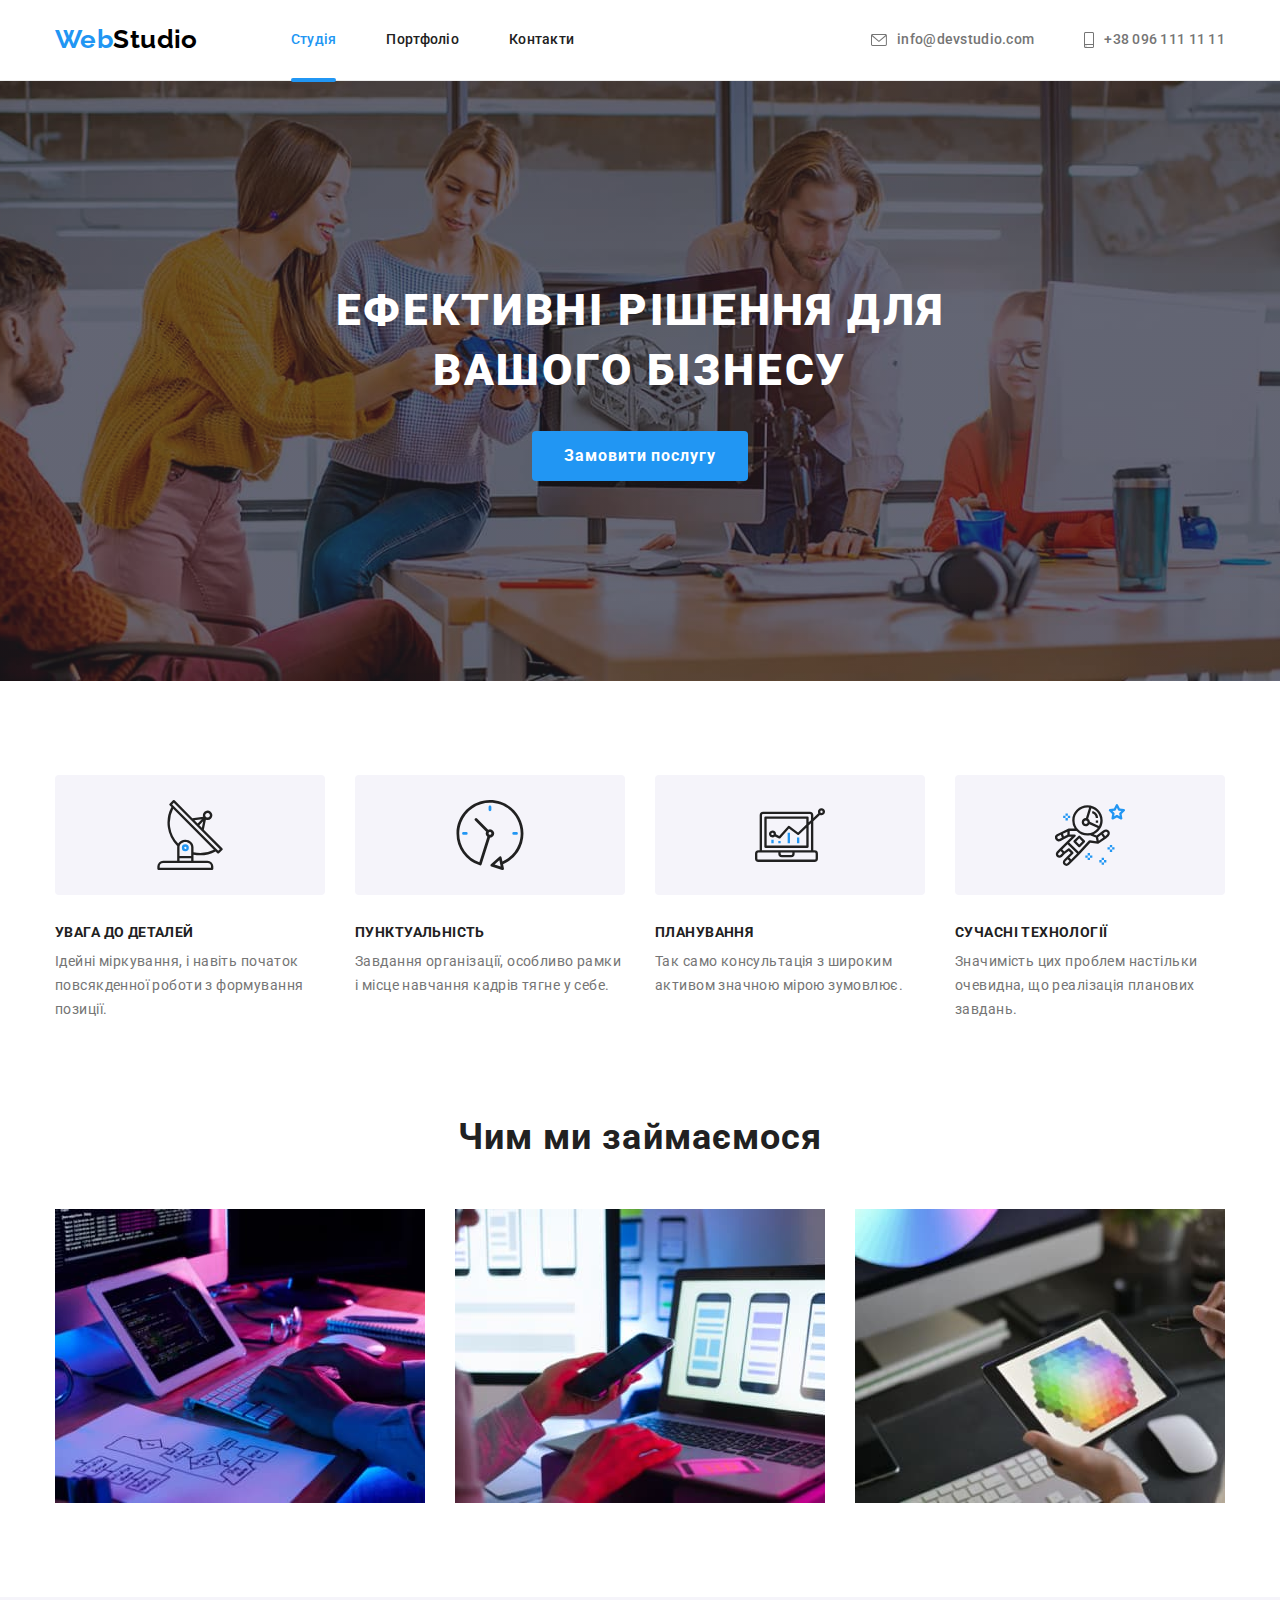
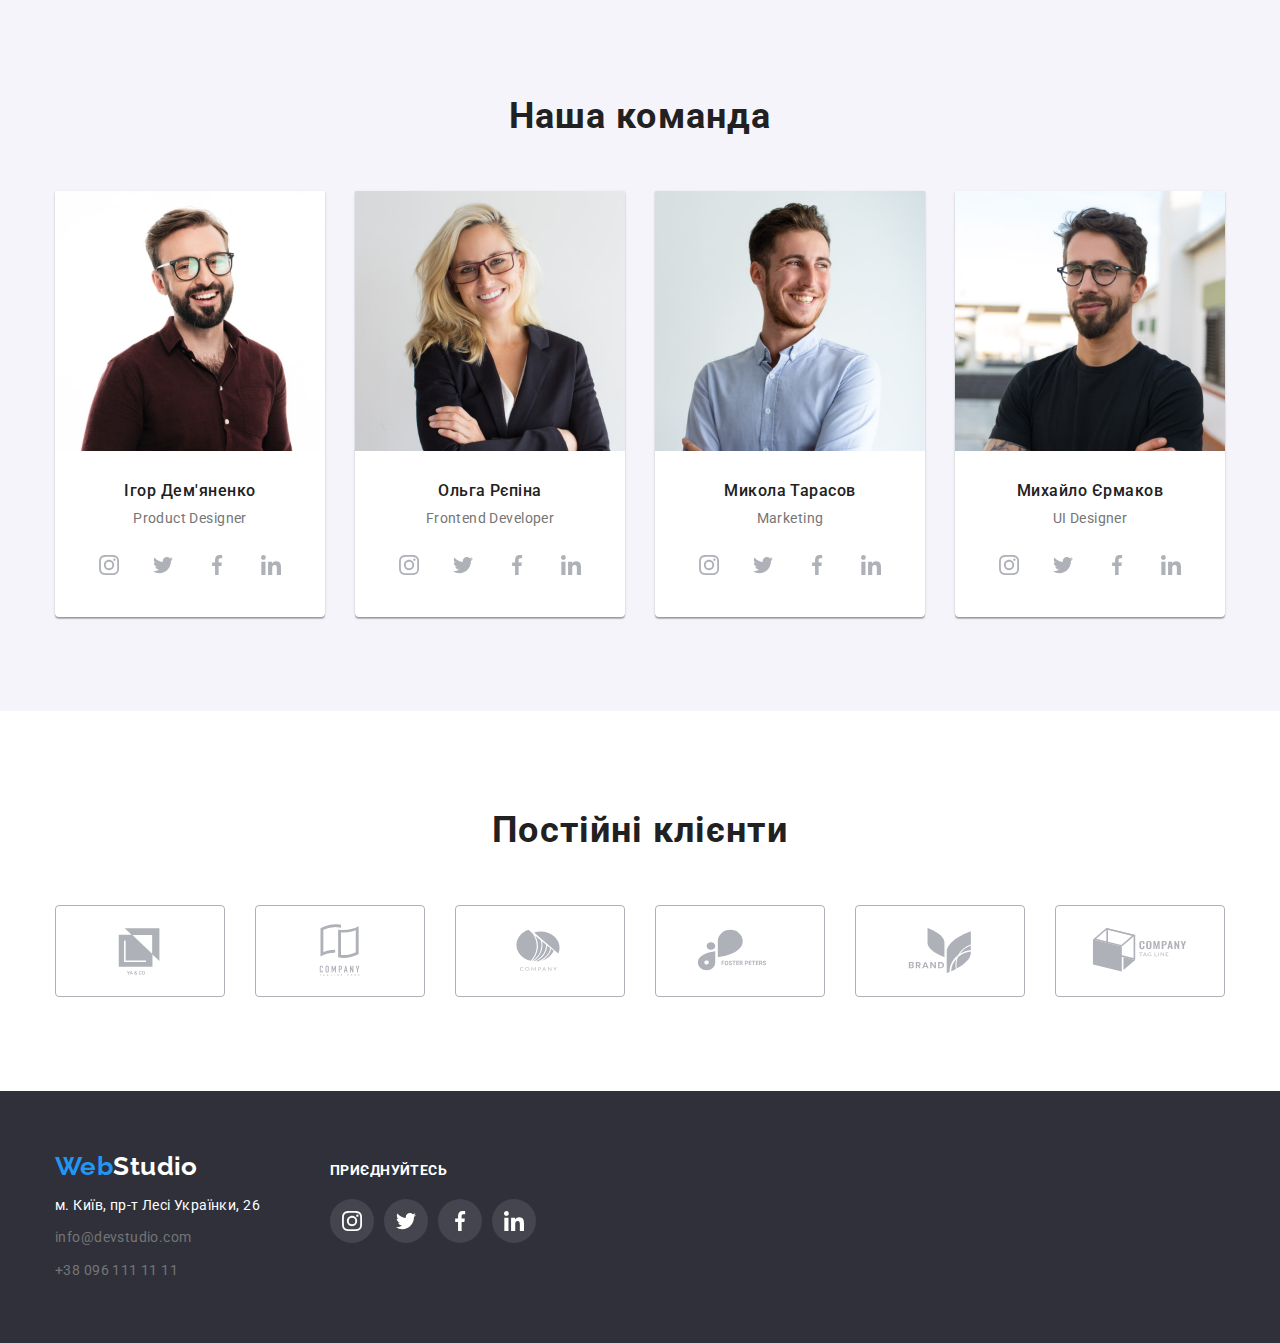
==== index.html @ fb565339 "18-10-2022" ====
<!DOCTYPE html>
<html lang="uk">
  <head>
    <meta charset="UTF-8" />
    <meta http-equiv="X-UA-Compatible" content="IE=edge" />
    <meta name="viewport" content="width=device-width, initial-scale=1.0" />
    <title>WebStudio</title>
    <link rel="preconnect" href="https://fonts.googleapis.com" />
    <link rel="preconnect" href="https://fonts.gstatic.com" crossorigin />
    <link
      href="https://fonts.googleapis.com/css2?family=Raleway:wght@700&family=Roboto:wght@400;500;700;900&display=swap"
      rel="stylesheet"
    />
    <link
      rel="stylesheet"
      href="https://cdnjs.cloudflare.com/ajax/libs/modern-normalize/1.1.0/modern-normalize.min.css"
    />
    <link rel="stylesheet" href="./css/styles.css" />
  </head>
  <body>
    <header class="page-header">
      <div class="container navigation-container">
          <nav class="navigation">
            <a href="./index.html" class="logo-link"
              >Web<span class="logo">Studio</span></a
            >
            <ul class="header-nav">
              <li>
                <a href="./index.html" class="header-list list-current"
                  >Студія</a>
              </li>
              <li>
                <a href="./portfolio.html" class="header-list">Портфоліо</a>
              </li>
              <li>
                <a href="" class="header-list">Контакти</a>
              </li>
            </ul>
          </nav>
          <ul class="header-contact">
            <li>
              <a href="" class="header-link">
                <svg class="header-link-icon" width="16" height="12">
                <use href="./images/symbol-defs.svg#icon-envelope"></use>
              </svg>info@devstudio.com</a>
            </li>
            <li>
              <a href="" class="header-link">
                <svg class="header-link-icon" width="10" height="16">
                  <use href="./images/symbol-defs.svg#icon-smartphone"></use>
                </svg>+38 096 111 11 11</a>
            </li>
          </ul>
        </div>
    </header>
    <main>
      <!-- Hero -->
      <section class="hero">
        <div class="container">
          <h1 class="hero-title">Ефективні рішення для вашого бізнесу</h1>
          <button class="button-hero" type="button">Замовити послугу</button>
        </div>
      </section>

      <!-- Features -->
      <section class="section-features">
        <div class="container">
          <h2 class="visually-hidden">Розробка</h2>
          <ul class="features-list">
            <li>
              <div class="features-box">
                <svg class="features-box-icon" width="70" height="70">
                  <use href="./images/symbol-defs.svg#icon-antenna"></use>
                </svg>
              </div>
              <h3 class="title">Увага до деталей</h3>
              <p class="title-text">
                Ідейні міркування, і навіть початок повсякденної роботи з
                формування позиції.
              </p>
            </li>
            <li>
              <div class="features-box">
                <svg class="features-box-icon" width="70" height="70">
                  <use href="./images/symbol-defs.svg#icon-clock"></use>
                </svg>
              </div>
              <h3 class="title">Пунктуальність</h3>
              <p class="title-text">
                Завдання організації, особливо рамки і місце навчання кадрів
                тягне у себе.
              </p>
            </li>
            <li>
              <div class="features-box">
                <svg class="features-box-icon" width="70" height="70">
                  <use href="./images/symbol-defs.svg#icon-diagram"></use>
                </svg>
              </div>
              <h3 class="title">Планування</h3>
              <p class="title-text">
                Так само консультація з широким активом значною мірою зумовлює.
              </p>
            </li>
            <li>
              <div class="features-box">
                <svg class="features-box-icon" width="70" height="70">
                  <use href="./images/symbol-defs.svg#icon-astronaut"></use>
                </svg>
              </div>
              <h3 class="title">Сучасні технології</h3>
              <p class="title-text">
                Значимість цих проблем настільки очевидна, що реалізація
                планових завдань.
              </p>
            </li>
          </ul>
        </div>
      </section>
      <section class="section">
        <div class="container">
          <h3 class="title-primary">Чим ми займаємося</h3>
          <ul class="features-images">
            <li>
              <img
                src="./images/box1.jpg"
                alt="набирання коду на клавіатурі"
                width="400"
              />
            </li>
            <li>
              <img
                src="./images/box2.jpg"
                alt="розробка мобільних додатків"
                width="400"
              />
            </li>
            <li>
              <img
                src="./images/box3.jpg"
                alt="малювання на планшеті"
                width="400"
              />
            </li>
          </ul>
        </div>
      </section>

      <!-- Team -->
      <section class="section-team">
        <div class="container">
          <h2 class="team-title">Наша команда</h2>
          <ul class="team-list">
            <li class="card">
              <img
                src="./images/img1.jpg"
                alt="фото Ігора Дем'яненка"
                width="270"
              />
              <div class="container-card">
                <h3 class="title">Ігор Дем'яненко</h3>
                <p class="text">Product Designer</p>
                  <ul class="social-list">
                    <li><a href="" class="social-link">
                      <svg width="20" height="20">
                        <use href="./images/symbol-defs.svg#icon-instagram"></use>
                      </svg>
                    </a></li>
                    <li><a href="" class="social-link">
                      <svg width="20" height="20">
                        <use href="./images/symbol-defs.svg#icon-twitter-1"></use>
                      </svg>
                    </a></li>
                    <li><a href="" class="social-link">
                      <svg width="20" height="20">
                        <use href="./images/symbol-defs.svg#icon-facebook"></use>
                      </svg>
                    </a></li>
                    <li><a href="" class="social-link">
                      <svg width="20" height="20">
                        <use href="./images/symbol-defs.svg#icon-linkedin"></use>
                      </svg>
                    </a></li>
                  </ul>
              </div>
            </li>
            <li class="card">
              <img
                src="./images/img2.jpg"
                alt="фото Ольги Рєпіної"
                width="270"
              />
              <div class="container-card">
                <h3 class="title">Ольга Рєпіна</h3>
                <p class="text">Frontend Developer</p>
                  <ul class="social-list">
                    <li><a href="" class="social-link">
                        <svg width="20" height="20">
                          <use href="./images/symbol-defs.svg#icon-instagram"></use>
                        </svg>
                      </a></li>
                    <li><a href="" class="social-link">
                        <svg width="20" height="20">
                          <use href="./images/symbol-defs.svg#icon-twitter-1"></use>
                        </svg>
                      </a></li>
                    <li><a href="" class="social-link">
                        <svg width="20" height="20">
                          <use href="./images/symbol-defs.svg#icon-facebook"></use>
                        </svg>
                      </a></li>
                    <li><a href="" class="social-link">
                        <svg width="20" height="20">
                          <use href="./images/symbol-defs.svg#icon-linkedin"></use>
                        </svg>
                      </a></li>
                  </ul>
              </div>
            </li>
            <li class="card">
              <img
                src="./images/img3.jpg"
                alt="фото Миколи Тарасова"
                width="270"
              />
              <div class="container-card">
                <h3 class="title">Микола Тарасов</h3>
                <p class="text">Marketing</p>
                  <ul class="social-list">
                    <li><a href="" class="social-link">
                        <svg width="20" height="20">
                          <use href="./images/symbol-defs.svg#icon-instagram"></use>
                        </svg>
                      </a></li>
                    <li><a href="" class="social-link">
                        <svg width="20" height="20">
                          <use href="./images/symbol-defs.svg#icon-twitter-1"></use>
                        </svg>
                      </a></li>
                    <li><a href="" class="social-link">
                        <svg width="20" height="20">
                          <use href="./images/symbol-defs.svg#icon-facebook"></use>
                        </svg>
                      </a></li>
                    <li><a href="" class="social-link">
                        <svg width="20" height="20">
                          <use href="./images/symbol-defs.svg#icon-linkedin"></use>
                        </svg>
                      </a></li>
                  </ul>
              </div>
            </li>
            <li class="card">
              <img
                src="./images/img4.jpg"
                alt="фото Михайла Єрмакова"
                width="270"
              />
              <div class="container-card">
                <h3 class="title">Михайло Єрмаков</h3>
                <p class="text">UI Designer</p>
                  <ul class="social-list">
                    <li><a href="" class="social-link">
                        <svg width="20" height="20">
                          <use href="./images/symbol-defs.svg#icon-instagram"></use>
                        </svg>
                      </a></li>
                    <li><a href="" class="social-link">
                        <svg width="20" height="20">
                          <use href="./images/symbol-defs.svg#icon-twitter-1"></use>
                        </svg>
                      </a></li>
                    <li><a href="" class="social-link">
                        <svg width="20" height="20">
                          <use href="./images/symbol-defs.svg#icon-facebook"></use>
                        </svg>
                      </a></li>
                    <li><a href="" class="social-link">
                        <svg width="20" height="20">
                          <use href="./images/symbol-defs.svg#icon-linkedin"></use>
                        </svg>
                      </a></li>
                  </ul>
              </div>
            </li>
          </ul>
        </div>
      </section>

      <!-- Clients -->
      <section class="section">
        <div class="container">
          <h2 class="clients-title">
            Постійні клієнти
          </h2>
            <ul class="clients-list">
              <li><a href="" class="client-link">
                <svg width="106" height="60">
                  <use href="./images/symbol-defs.svg#icon-Client1"></use>
                </svg>
              </a></li>
              <li><a href="" class="client-link">
                <svg width="106" height="60">
                  <use href="./images/symbol-defs.svg#icon-Client2"></use>
                </svg>
              </a></li>
              <li><a href="" class="client-link">
                <svg width="106" height="60">
                  <use href="./images/symbol-defs.svg#icon-Client3"></use>
                </svg>
              </a></li>
              <li><a href="" class="client-link">
                <svg width="106" height="60">
                  <use href="./images/symbol-defs.svg#icon-Client4"></use>
                </svg>
              </a></li>
              <li><a href="" class="client-link">
                <svg width="106" height="60">
                  <use href="./images/symbol-defs.svg#icon-Client5"></use>
                </svg>
              </a></li>
              <li><a href="" class="client-link">
                <svg width="106" height="60">
                  <use href="./images/symbol-defs.svg#icon-Client6"></use>
                </svg>
              </a></li>
            </ul>
        </div>
      </section>
    </main>
    <footer class="section-footer">
      <div class="container">
        <div class="footer-all">
          <div class="footer-box-one">
        <a href="./index.html" class="logo-link-footer"
          >Web<span class="logo-footer">Studio</span></a
        >
        <address>
          <ul class="footer-nav">
            <li class="footer-list">
              <a
                href="https://goo.gl/maps/CPtrU1FHBa2aNyZL9"
                target="_blank"
                rel="noopener noreferrer nofollow"
                class="footer-adress"
                >м. Київ, пр-т Лесі Українки, 26</a
              >
            </li>
            <li  class="footer-list">
              <a href="mailto:info@devstudio.com" class="footer-mail"
                >info@devstudio.com</a
              >
            </li>
            <li class="footer-list">
              <a href="tel:380961111111" class="footer-tel"
                >+38 096 111 11 11</a
              >
            </li>
          </ul>
        </address>
        </div>
        <div class="social-footer">
          <p class="social-footer-title">Приєднуйтесь</p>
          <ul class="social-list-footer">
            <li><a href="" class="social-link-footer">
              <svg width="20" height="20">
                <use href="./images/symbol-defs.svg#icon-instagram"></use>
              </svg>
            </a></li>
            <li><a href="" class="social-link-footer">
              <svg width="20" height="20">
                <use href="./images/symbol-defs.svg#icon-twitter-1"></use>
              </svg>
            </a></li>
            <li><a href="" class="social-link-footer">
              <svg width="20" height="20">
                <use href="./images/symbol-defs.svg#icon-facebook"></use>
              </svg>
            </a></li>
            <li><a href="" class="social-link-footer">
              <svg width="20" height="20">
                <use href="./images/symbol-defs.svg#icon-linkedin"></use>
              </svg>
            </a></li>
          </ul>
        </div>
      </div>
      </div>
    </footer>
  </body>
</html>
---- css/styles.css ----
/* колір заголовіків #212121 */
/* колір параграфів #757575 */
/* акцент #2196f3 */
/* білий колір #ffffff */
/* колір фона основний #f5f5f5 */
/* колір фона додатковий #2f303a */
/* колір фона додатковий #f5f4fa */

:root {
  --card-set-gap: 30px;
  --primary-text-color: #212121;
  --text-color: #757575;
  --accent-color: #2196f3;
  --white-color: #ffffff;
  --primary-background-color: #f5f5f5;
  --secondary-background-color: #2f303a;
  --third-background-color: #f5f4fa;
  --background-portfolio: #eeeeee;
  --icon-color: rgba(175, 177, 184, 1);
  --timing-function: 250ms cubic-bezier(0.4, 0, 0.2, 1)
}

.visually-hidden {
  position: absolute;
  white-space: nowrap;
  width: 1px;
  height: 1px;
  overflow: hidden;
  border: 0;
  padding: 0;
  clip: rect(0 0 0 0);
  clip-path: inset(50%);
  margin: -1px;
}

ul {
  margin: 0;
  padding: 0;
}

h1,
h2,
h3,
h4,
h5,
h6,
p {
  margin: 0;
  padding: 0;
}

img {
  display: block;
  max-width: 100%;
  height: auto;
}

.container {
  width: 100%;
  max-width: 1200px;
  margin: 0 auto;
  padding: 0 15px;
}

.section,
.section-team {
  padding: 94px 0;
}

body {
  font-family: "Roboto", sans-serif;
  font-weight: 400;
  font-size: 14px;
  line-height: 1.7;
  letter-spacing: 0.03em;
  background-color: var(--white-color);
  color: var(--text-color);
}

.logo-link {
  text-decoration: none;
  font-family: "Raleway";
  font-style: normal;
  font-weight: 700;
  font-size: 26px;
  line-height: 1.2;
  color: var(--accent-color);
}

.logo {
  font-family: "Raleway";
  font-style: normal;
  font-weight: 700;
  font-size: 26px;
  line-height: 1.2;
  color: #000000;
}

.logo-footer {
  font-family: "Raleway";
  font-style: normal;
  font-weight: 700;
  font-size: 26px;
  line-height: 1.2;
  color: var(--white-color);
}

.logo-link-footer {
  display: block;
  margin-bottom: 11px;
  text-decoration: none;
  font-family: "Raleway";
  font-style: normal;
  font-weight: 700;
  font-size: 26px;
  line-height: 1.2;
  text-decoration: none;
  color: var(--accent-color);
}

/* Hero */

.hero {
  padding: 200px 0;
  background-image: linear-gradient(
      rgba(47, 48, 58, 0.4),
      rgba(47, 48, 58, 0.4)
    ),
    url(../images/hero.jpg);
  background-repeat: no-repeat;
  background-position: center;
  background-size: 1600px 600px;
}

.hero-title {
  margin: 0 auto 30px auto;
  max-width: 696px;
  color: var(--white-color);
  font-weight: 900;
  font-size: 44px;
  line-height: 1.36;
  text-align: center;
  letter-spacing: 0.06em;
  text-transform: uppercase;
}

/* HEADER */

.page-header {
  border-bottom: 1px solid #ececec;
}

.navigation-container {
  display: flex;
}

.navigation {
  display: flex;
  align-items: center;
}

.header-nav {
  display: flex;
  gap: 50px;
  margin-left: 93px;
  list-style: none;
}

.header-contact {
  display: flex;
  align-items: center;
  gap: 50px;
  margin-left: auto;
  list-style: none;
}

.header-list {
  position: relative;
  display: block;
  padding: 32px 0;
  color: var(--primary-text-color);
  text-decoration: none;
  font-weight: 500;
  font-size: 14px;
  line-height: 1.14;
  letter-spacing: 0.02em;

  transition: color var(--timing-function);
}

.header-link {
  display: flex;
  align-items: center;
  fill: var(--text-color);
  padding: 32px 0;
  color: var(--text-color);
  font-weight: 500;
  font-size: 14px;
  line-height: 1.1;
  letter-spacing: 0.02em;
  text-decoration: none;

  transition: color var(--timing-function);
}

.header-link:hover,
.header-link:focus {
  color: var(--accent-color);
  fill: var(--accent-color);
}

.header-link-icon {
  margin-right: 10px;
}

.header-list:hover,
.header-list:focus {
  color: var(--accent-color);
}

.list-current {
  color: var(--accent-color);
}

.list-current::after {
  display: block;
  content: '';
  position: absolute;
  left: 0;
  bottom: -2px;
  width: 100%;
  height: 4px;
  background-color: var(--accent-color);
  border-radius: 2px;
}

/* Features */

.section-features {
  padding-bottom: 0;
  padding-top: 94px;
}

.features-box {
  display: flex;
  gap: 30px;
  justify-content: center;
  align-items: center;
  margin-bottom: 30px;
    border-radius: 4px;
    width: 270px;
    height: 120px;
    background-color: var(--third-background-color);
}


 .features-box-icon {
}

.features-list {
  display: flex;
  gap: 30px;
}

.title-text {
  max-width: 270px;
}

.title-primary {
  margin-bottom: 50px;
  color: var(--primary-text-color);
  font-weight: 700;
  font-size: 36px;
  line-height: 1.2;
  text-align: center;
  letter-spacing: 0.03em;
}

.features-images {
  display: flex;
  gap: 30px;
}

.features-images,
.features-list {
  list-style: none;
}

.features-list .title {
  margin-bottom: 10px;
  max-width: 270px;
  color: var(--primary-text-color);
  font-weight: 700;
  font-size: 14px;
  line-height: 1.1;
  letter-spacing: 0.03em;
  text-transform: uppercase;
}

/* Team */

.card {
  width: 270px;
  background-color: var(--white-color);
  box-shadow: 0px 1px 3px rgba(0, 0, 0, 0.12), 0px 1px 1px rgba(0, 0, 0, 0.14),
    0px 2px 1px rgba(0, 0, 0, 0.2);
  border-radius: 0px 0px 4px 4px;
}

.container-card {
  padding: 30px 0;
  text-align: center;
}

.team-list {
  display: flex;
  gap: 30px;
}

.team-title {
  color: var(--primary-text-color);
  font-weight: 700;
  font-size: 36px;
  line-height: 1.4;
  text-align: center;
  letter-spacing: 0.03em;
  margin-bottom: 50px;
}

.section-team {
  background-color: var(--third-background-color);
}

.team-list .title {
  margin-bottom: 10px;
  color: var(--primary-text-color);
  font-weight: 500;
  font-size: 16px;
  line-height: 1.2;
  letter-spacing: 0.03em;
}

.team-list .text {
  padding-bottom: 16px;
  line-height: 1.2;
}

.social-list {
  display: flex;
  justify-content: center;
  gap: 10px;
  list-style: none;
}

.social-link {
  display: flex;
  align-items: center;
  justify-content: center;
  border-radius: 50%;
  width: 44px;
  height: 44px;
  background-color: var(--white-color);
  fill: var(--icon-color);

  transition: background-color var(--timing-function), 
  fill var(--timing-function);
}

.social-link:hover,
.social-link:focus {
  background-color: var(--accent-color);
  fill: var(--white-color);
}

.team-list {
  list-style: none;
}

/* Clients */

.clients-title {
  color: var(--primary-text-color);
  font-weight: 700;
  font-size: 36px;
  line-height: 1.4;
  text-align: center;
  letter-spacing: 0.03em;
  margin-bottom: 50px;
}

.clients-list {
  display: flex;
  justify-content: center;
  gap: 30px;
  list-style: none;
}

.client-link {
  display: flex;
  align-items: center;
  justify-content: center;
  border-radius: 4px;
  border: 1px solid #afb1b8;
  width: 170px;
  height: 92px;
  background-color: var(--white-color);
  fill: var(--icon-color);

  transition: border-color var(--timing-function),
  fill var(--timing-function);
}

.client-link:hover,
.client-link:focus {
  border-color: var(--accent-color);
  fill: var(--accent-color);
}

/* Footer */

.footer-list:not(:last-child) {
  margin-bottom: 9px;
}

.footer-all {
  display: flex;
  align-items: baseline;
}

.section-footer {
  background-color: var(--secondary-background-color);
  padding: 60px 0;
}

.footer-nav {
  list-style: none;
  font-style: normal;
}

.footer-adress {
  color: var(--white-color);
  text-decoration: none;

  transition: color var(--timing-function);
}

.footer-adress:hover,
.footer-adrees:focus {
  color: var(--accent-color);
}

.footer-mail,
.footer-tel {
  color: var(--text-color);
  text-decoration: none;

  transition: color var(--timing-function);
}

.footer-tel:hover,
.footer-tel:focus {
  color: var(--accent-color);
}

.footer-mail:hover,
.footer-mail:focus {
  color: var(--accent-color);
}

.social-footer {
  margin-left: 70px;
}

.social-footer-title {
  font-style: normal;
  font-weight: 700;
  font-size: 14px;
  line-height: 1.1;
  letter-spacing: 0.03em;
  text-transform: uppercase;
  color: var(--white-color);
  margin-bottom: 20px;
}

.social-list-footer {
  display: flex;
  justify-content: center;
  gap: 10px;
  list-style: none;
}

.social-link-footer {
  display: flex;
  align-items: center;
  justify-content: center;
  border-radius: 50%;
  width: 44px;
  height: 44px;
  background-color: rgba(255, 255, 255, 0.1);
  fill: var(--white-color);

  transition: background-color var(--timing-function),
      fill var(--timing-function);
}

.social-link-footer:hover,
.social-link-footer:focus {
  background-color: var(--accent-color);
  fill: var(--white-color);
}

/* Button */

.button-hero {
  padding: 10px 32px;
  margin: 0 auto;
  border-radius: 4px;
  padding: 10px 32px;
  min-width: 216px;
  color: var(--white-color);
  background-color: var(--accent-color);
  font-family: "Roboto", sans-serif;
  border: none;
  font-weight: 700;
  font-size: 16px;
  line-height: 1.88;
  display: flex;
  align-items: center;
  text-align: center;
  letter-spacing: 0.06em;

  transition: background-color var(--timing-function);
}

.button-hero:hover,
.button-hero:focus {
  color: var(--white-color);
  background-color: #188ce8;
  cursor: pointer;
}

.button-nav {
  display: flex;
  gap: 8px;
  justify-content: center;
  margin-bottom: 50px;
  list-style: none;
}

.button {
  padding: 6px 22px;
  border-radius: 4px;
  border: 0;
  color: var(--primary-text-color);
  background-color: var(--third-background-color);
  font-family: "Roboto";
  font-style: normal;
  font-weight: 500;
  font-size: 16px;
  line-height: 1.6;
  text-align: center;
  letter-spacing: 0.03em;

  transition: color var(--timing-function), 
  background-color var(--timing-function),
  box-shadow var(--timing-function);
}

.button:hover,
.button:focus {
  color: var(--white-color);
  background-color: var(--accent-color);
  box-shadow: 0px 3px 1px rgba(0, 0, 0, 0.1), 
  0px 1px 2px rgba(0, 0, 0, 0.08),
   0px 2px 2px rgba(0, 0, 0, 0.12);
  cursor: pointer;
}

/* Portfolio */

.body-portfolio {
  color: var(--text-color);
  background-color: var(--white-color);
}

.projects-list {
  display: flex;
  flex-wrap: wrap;
  gap: 30px;
  background-color: var(--white-color);
  list-style: none;
}

.projects-list > .iteam {
  display: block;
  flex-basis: calc(((100% - 60px) / 3));
}

.projects-list .title-card {
  color: var(--primary-text-color);
  font-size: 18px;
  line-height: 2;
  letter-spacing: 0.06em;
  margin-bottom: 4px;
}

.projects-list .text-card {
  color: var(--text-color);
  font-size: 16px;
  line-height: 1.88;
}

.projects-link {
  display: block;
  text-decoration: none;

  transition: box-shadow var(--timing-function);
}

.projects-link:hover,
.projects-link:focus {
  box-shadow: 0px 1px 1px rgba(0, 0, 0, 0.12), 
  0px 4px 4px rgba(0, 0, 0, 0.06), 
  1px 4px 6px rgba(0, 0, 0, 0.16);
}

.card-content {
  padding: 20px 24px;
  border: 1px solid var(--background-portfolio);
  border-top: none;
  border-bottom-left-radius: 4px;
  border-bottom-right-radius: 4px;
}
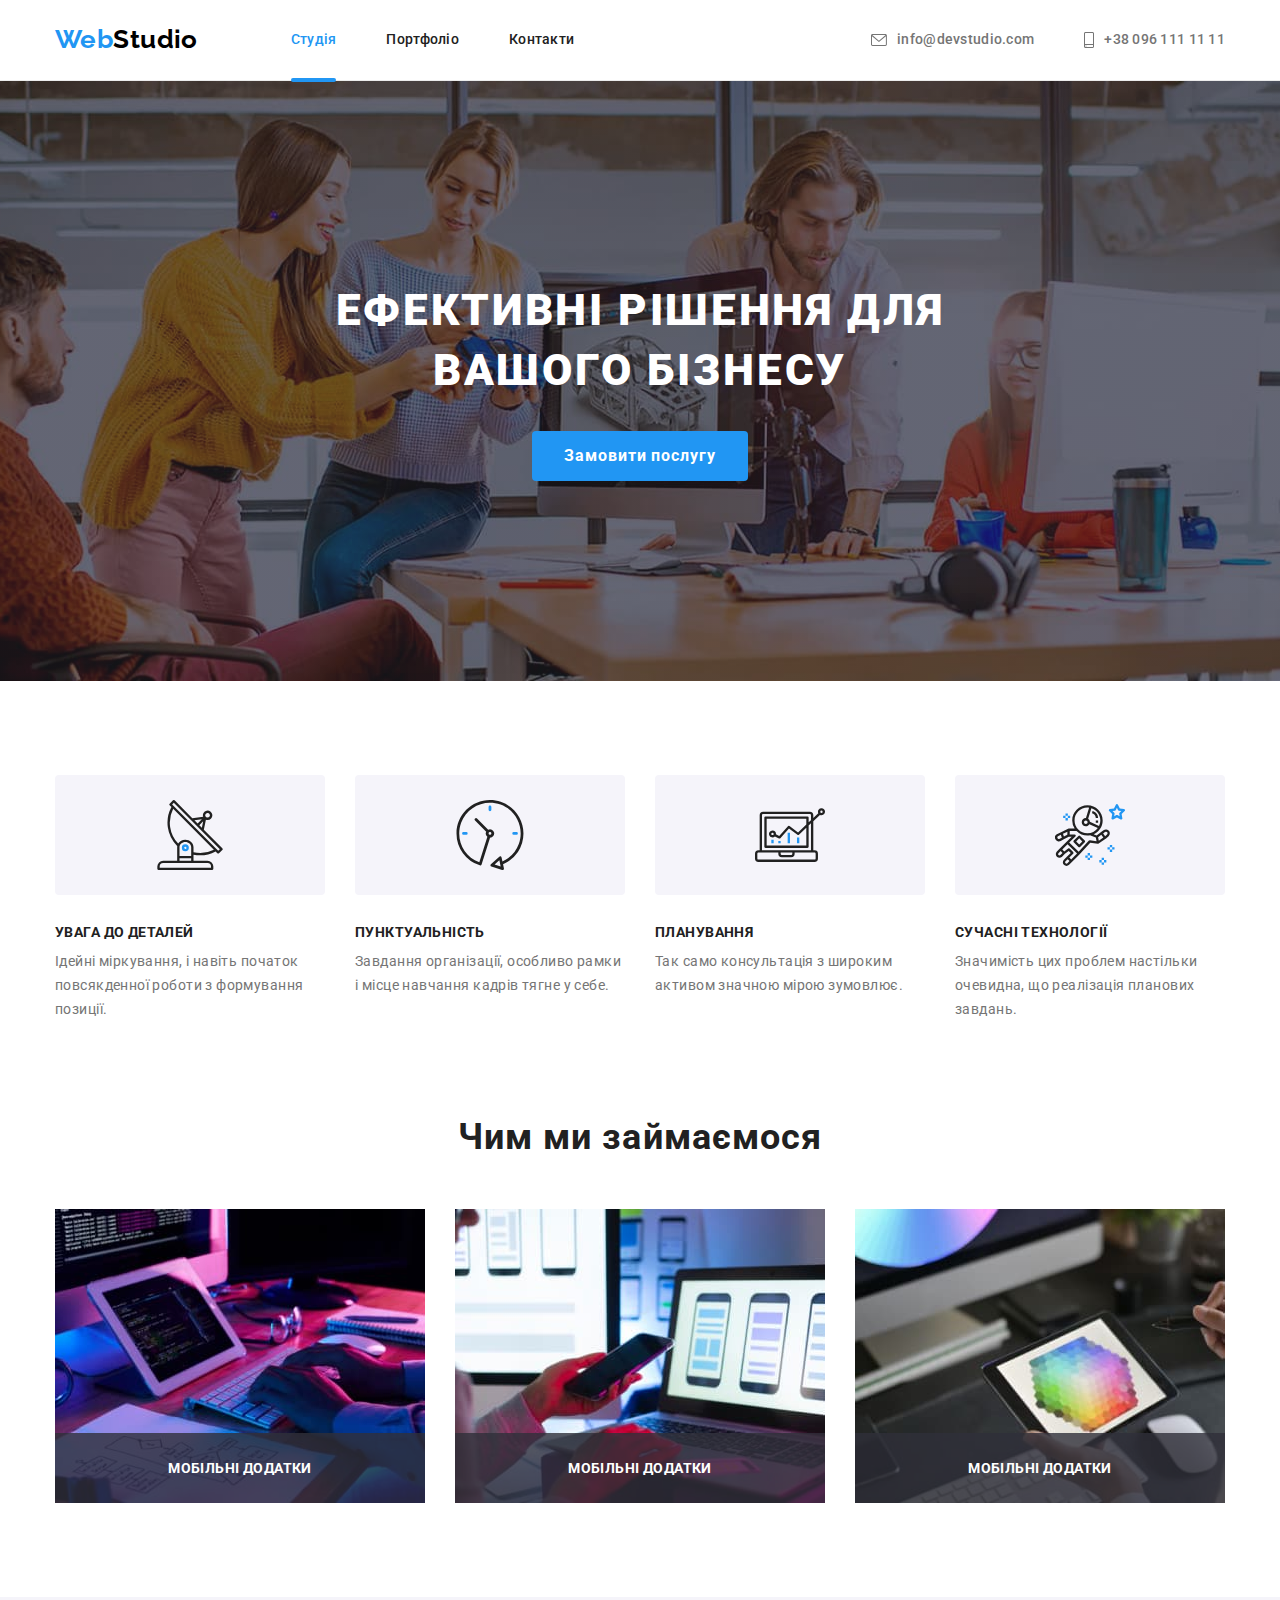
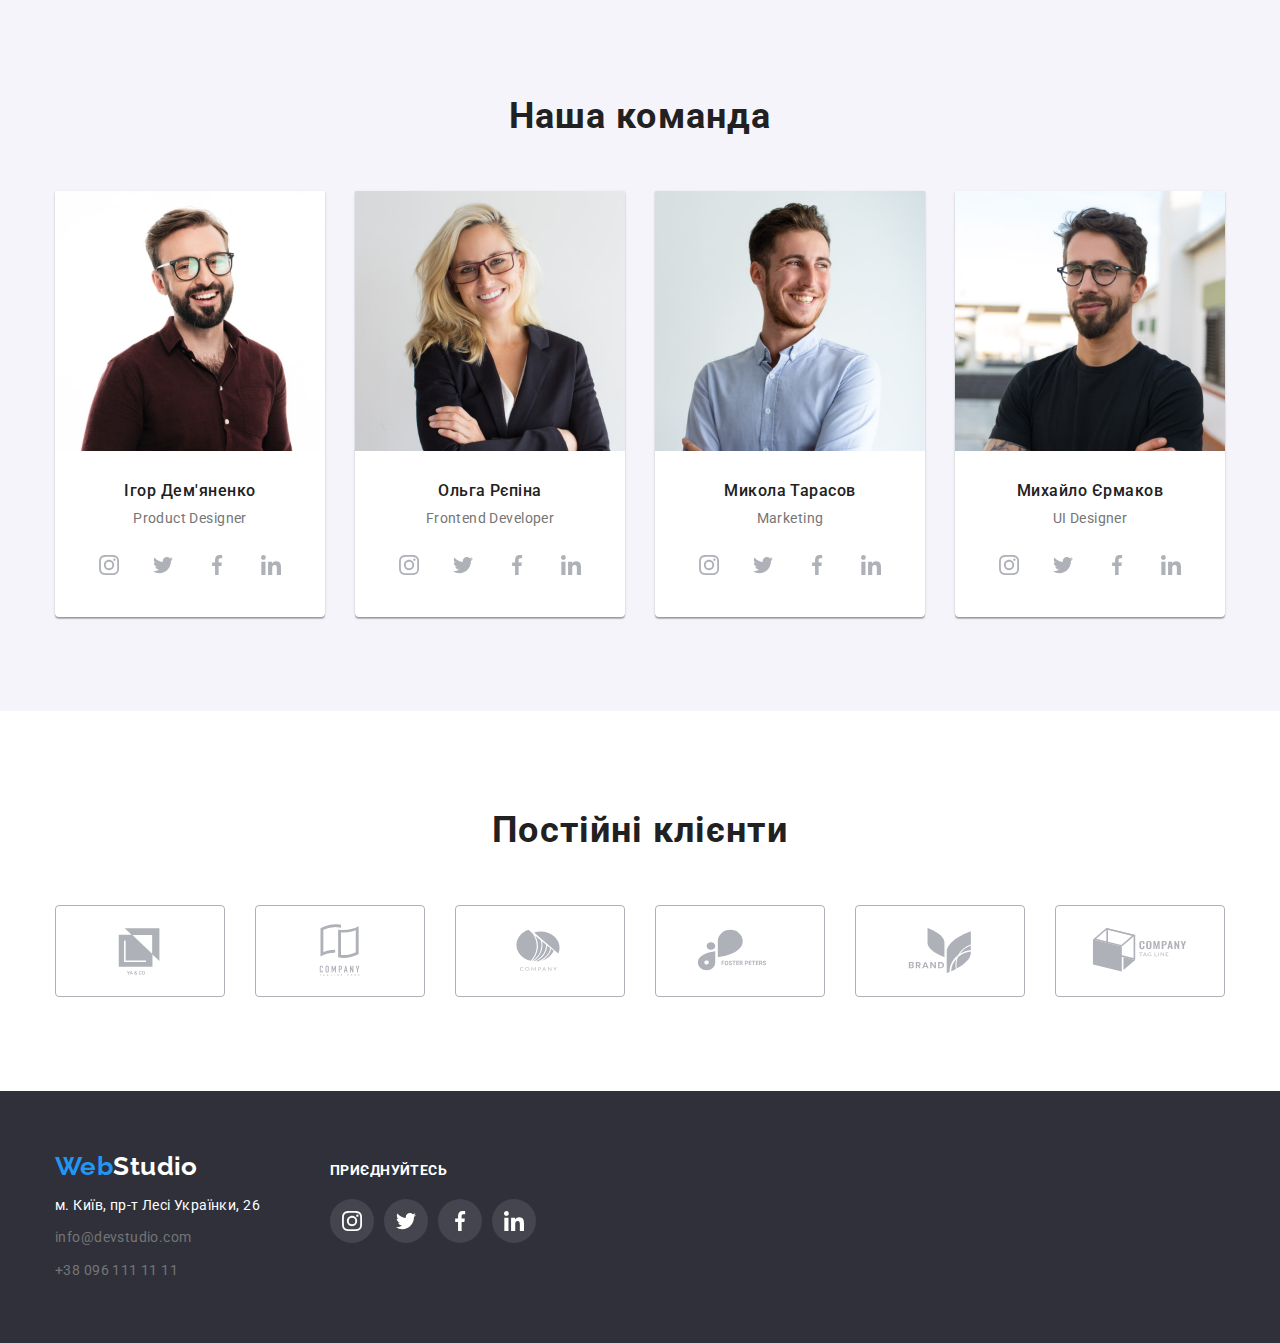
==== commit 7841af99: "19-10-2022" ====
--- a/index.html
+++ b/index.html
@@ -58,7 +58,7 @@
       <section class="hero">
         <div class="container">
           <h1 class="hero-title">Ефективні рішення для вашого бізнесу</h1>
-          <button class="button-hero" type="button">Замовити послугу</button>
+          <button class="button-hero" data-modal-open type="button">Замовити послугу</button>
         </div>
       </section>
 
@@ -122,25 +122,40 @@
           <h3 class="title-primary">Чим ми займаємося</h3>
           <ul class="features-images">
             <li>
+              <div class="activity">
               <img
                 src="./images/box1.jpg"
                 alt="набирання коду на клавіатурі"
                 width="400"
               />
-            </li>
-            <li>
+                <div class="activity-title">
+                  <p>Мобільні додатки</p>
+                </div>
+              </div>
+            </li>
+            <li>
+              <div class="activity">
               <img
                 src="./images/box2.jpg"
                 alt="розробка мобільних додатків"
                 width="400"
               />
-            </li>
-            <li>
+                <div class="activity-title">
+                  <p>Мобільні додатки</p>
+                </div>
+              </div>
+            </li>
+            <li>
+              <div class="activity">
               <img
                 src="./images/box3.jpg"
                 alt="малювання на планшеті"
                 width="400"
               />
+                <div class="activity-title">
+                  <p>Мобільні додатки</p>
+                </div>
+              </div>
             </li>
           </ul>
         </div>
@@ -387,5 +402,15 @@
       </div>
       </div>
     </footer>
+    <div class="backdrop is-hidden" data-modal>
+      <div class="modal">
+        <button class="button-close" data-modal-close type="button">
+          <svg width="18" height="18">
+            <use href="./images/symbol-defs.svg#icon-button-close"></use>
+          </svg>
+        </button>
+      </div>
+    </div>
+    <script src="./js/modal.js"></script>
   </body>
 </html>
--- a/css/styles.css
+++ b/css/styles.css
@@ -17,7 +17,7 @@
   --third-background-color: #f5f4fa;
   --background-portfolio: #eeeeee;
   --icon-color: rgba(175, 177, 184, 1);
-  --timing-function: 250ms cubic-bezier(0.4, 0, 0.2, 1)
+  --timing-function: 250ms cubic-bezier(0.4, 0, 0.2, 1);
 }
 
 .visually-hidden {
@@ -224,7 +224,7 @@
 
 .list-current::after {
   display: block;
-  content: '';
+  content: "";
   position: absolute;
   left: 0;
   bottom: -2px;
@@ -247,14 +247,13 @@
   justify-content: center;
   align-items: center;
   margin-bottom: 30px;
-    border-radius: 4px;
-    width: 270px;
-    height: 120px;
-    background-color: var(--third-background-color);
-}
-
-
- .features-box-icon {
+  border-radius: 4px;
+  width: 270px;
+  height: 120px;
+  background-color: var(--third-background-color);
+}
+
+.features-box-icon {
 }
 
 .features-list {
@@ -295,6 +294,33 @@
   line-height: 1.1;
   letter-spacing: 0.03em;
   text-transform: uppercase;
+}
+
+.activity {
+  position: relative;
+  display: flex;
+  justify-content: center;
+}
+
+.activity::before {
+  content: "";
+  position: absolute;
+  bottom: 0;
+  width: 100%;
+  height: 70px;
+  background-color: rgba(47, 48, 58, 0.8);
+}
+
+.activity-title {
+  position: absolute;
+  margin: 0;
+  padding: 27px 0;
+  bottom: 0;
+  font-weight: 700;
+  font-size: 14px;
+  line-height: 1.143;
+  text-transform: uppercase;
+  color: var(--white-color);
 }
 
 /* Team */
@@ -362,8 +388,8 @@
   background-color: var(--white-color);
   fill: var(--icon-color);
 
-  transition: background-color var(--timing-function), 
-  fill var(--timing-function);
+  transition: background-color var(--timing-function),
+    fill var(--timing-function);
 }
 
 .social-link:hover,
@@ -406,8 +432,7 @@
   background-color: var(--white-color);
   fill: var(--icon-color);
 
-  transition: border-color var(--timing-function),
-  fill var(--timing-function);
+  transition: border-color var(--timing-function), fill var(--timing-function);
 }
 
 .client-link:hover,
@@ -500,7 +525,7 @@
   fill: var(--white-color);
 
   transition: background-color var(--timing-function),
-      fill var(--timing-function);
+    fill var(--timing-function);
 }
 
 .social-link-footer:hover,
@@ -561,18 +586,16 @@
   text-align: center;
   letter-spacing: 0.03em;
 
-  transition: color var(--timing-function), 
-  background-color var(--timing-function),
-  box-shadow var(--timing-function);
+  transition: color var(--timing-function),
+    background-color var(--timing-function), box-shadow var(--timing-function);
 }
 
 .button:hover,
 .button:focus {
   color: var(--white-color);
   background-color: var(--accent-color);
-  box-shadow: 0px 3px 1px rgba(0, 0, 0, 0.1), 
-  0px 1px 2px rgba(0, 0, 0, 0.08),
-   0px 2px 2px rgba(0, 0, 0, 0.12);
+  box-shadow: 0px 3px 1px rgba(0, 0, 0, 0.1), 0px 1px 2px rgba(0, 0, 0, 0.08),
+    0px 2px 2px rgba(0, 0, 0, 0.12);
   cursor: pointer;
 }
 
@@ -619,9 +642,8 @@
 
 .projects-link:hover,
 .projects-link:focus {
-  box-shadow: 0px 1px 1px rgba(0, 0, 0, 0.12), 
-  0px 4px 4px rgba(0, 0, 0, 0.06), 
-  1px 4px 6px rgba(0, 0, 0, 0.16);
+  box-shadow: 0px 1px 1px rgba(0, 0, 0, 0.12), 0px 4px 4px rgba(0, 0, 0, 0.06),
+    1px 4px 6px rgba(0, 0, 0, 0.16);
 }
 
 .card-content {
@@ -631,3 +653,49 @@
   border-bottom-left-radius: 4px;
   border-bottom-right-radius: 4px;
 }
+
+/* Modal */
+
+.backdrop {
+  position: fixed;
+  z-index: 999;
+  top: 0;
+  left: 0;
+  width: 100%;
+  height: 100%;
+  background-color: rgba(0, 0, 0, 0.2);
+}
+
+.backdrop.is-hidden {
+  opacity: 0;
+  pointer-events: none;
+}
+
+.modal {
+  position: absolute;
+  top: 50%;
+  left: 50%;
+  transform: translate(-50%, -50%);
+
+  box-shadow: 0px 1px 3px rgba(0, 0, 0, 0.12), 0px 1px 1px rgba(0, 0, 0, 0.14),
+    0px 2px 1px rgba(0, 0, 0, 0.2);
+  border-radius: 4px;
+  height: 581px;
+  width: 528px;
+  background-color: var(--white-color);
+}
+
+.button-close {
+  position: absolute;
+  display: flex;
+  justify-content: center;
+  align-items: center;
+  top: 8px;
+  right: 8px;
+  width: 30px;
+  height: 30px;
+  border: 1px solid rgba(0, 0, 0, 0.1);
+  border-radius: 50%;
+  background-color: var(--white-color);
+  cursor: pointer;
+}
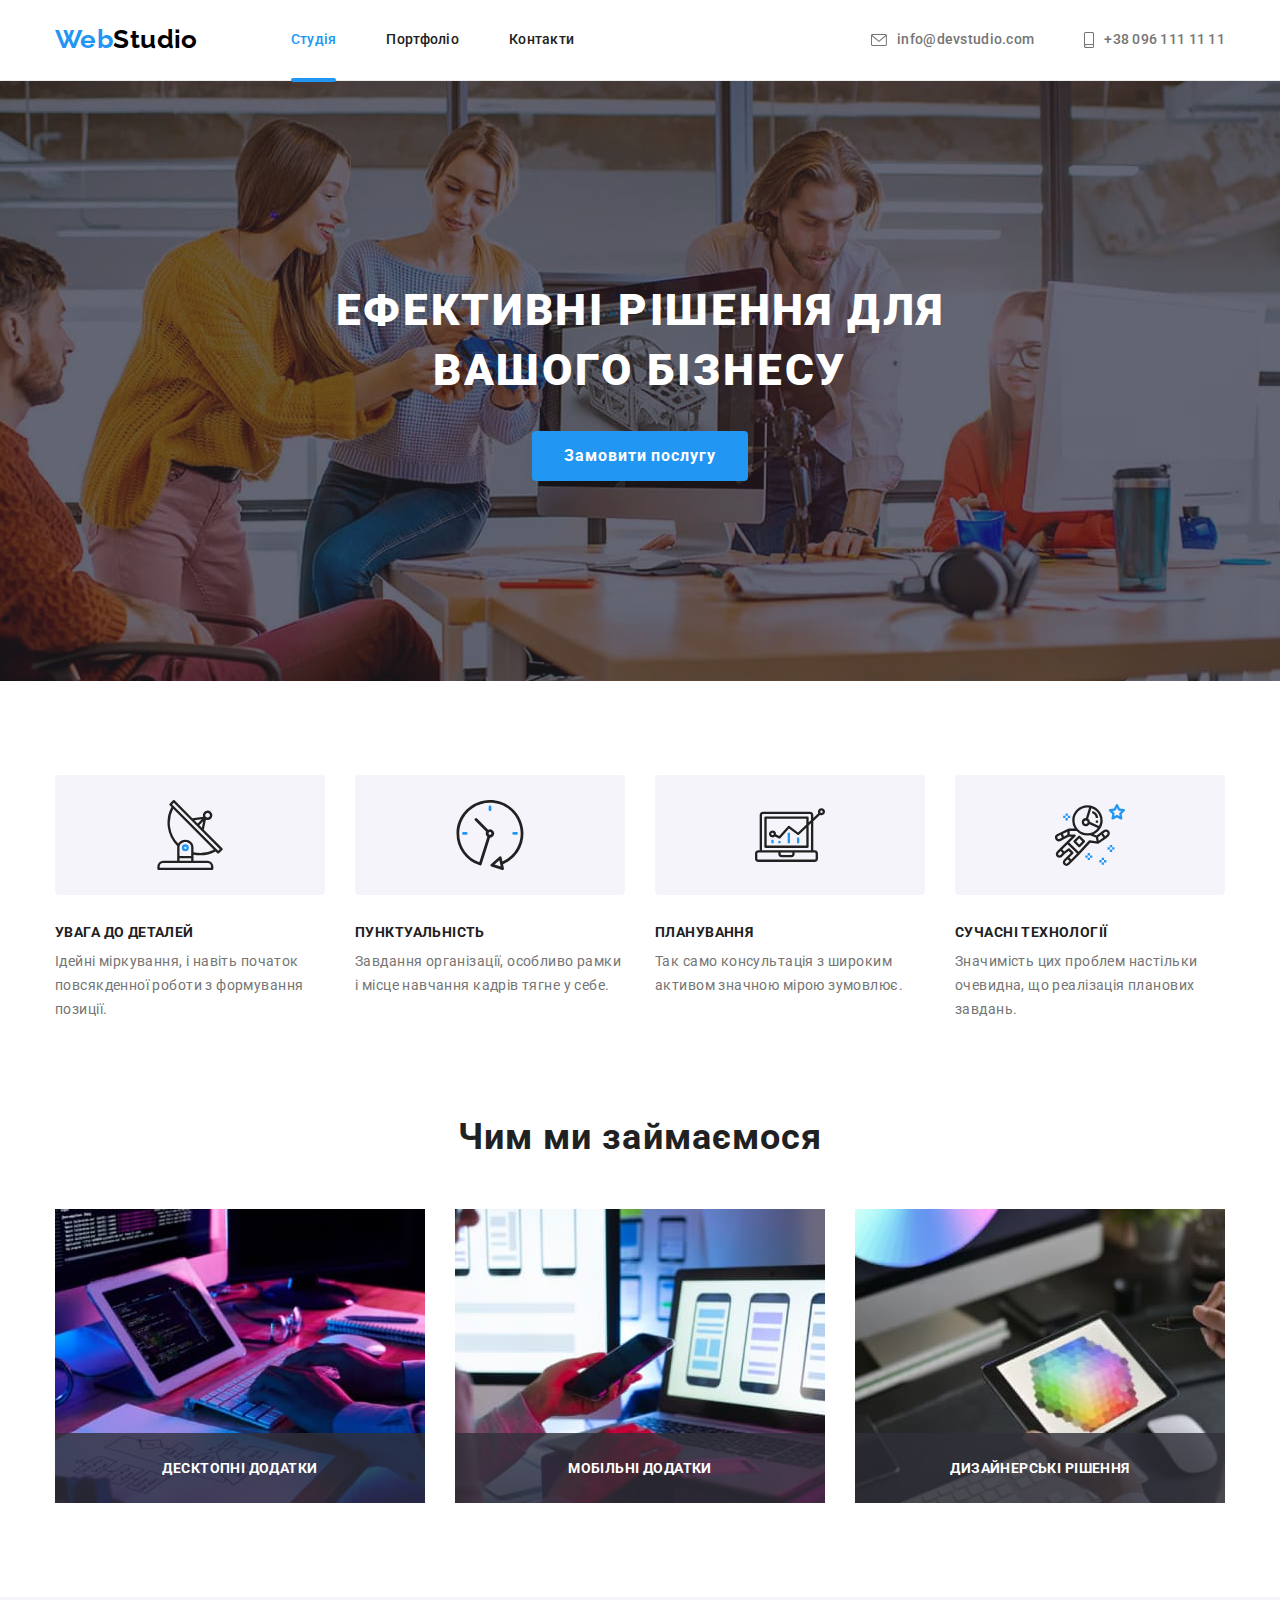
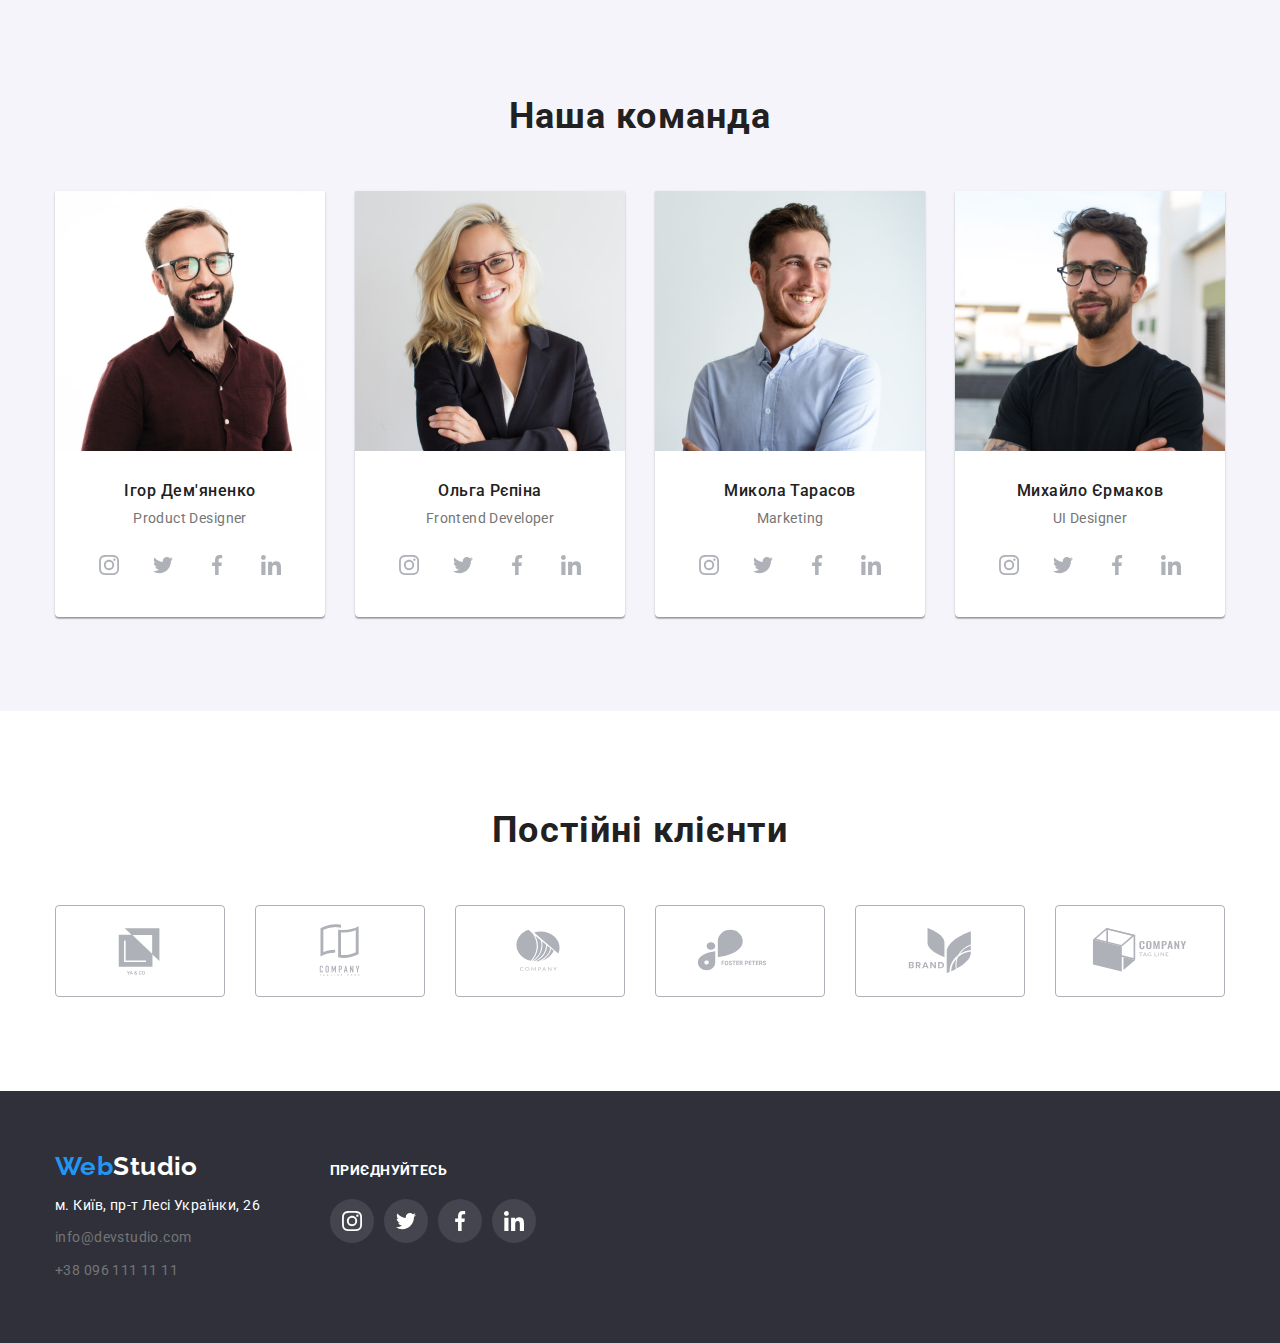
==== commit c7d254ee: "Update index.html" ====
--- a/index.html
+++ b/index.html
@@ -129,7 +129,7 @@
                 width="400"
               />
                 <div class="activity-title">
-                  <p>Мобільні додатки</p>
+                  <p>Десктопні додатки</p>
                 </div>
               </div>
             </li>
@@ -153,7 +153,7 @@
                 width="400"
               />
                 <div class="activity-title">
-                  <p>Мобільні додатки</p>
+                  <p>Дизайнерські рішення</p>
                 </div>
               </div>
             </li>
--- a/css/styles.css
+++ b/css/styles.css
@@ -606,6 +606,39 @@
   background-color: var(--white-color);
 }
 
+.card-thumb {
+  position: relative;
+  overflow: hidden;
+}
+
+.card-overlay {
+  position: absolute;
+  top: 0;
+  left: 0;
+  width: 100%;
+  height: 100%;
+  background-color: rgba(33, 150, 243, 0.9);
+
+  transform: translateY(100%);
+  pointer-events: none;
+  transition: transform var(--timing-function);
+}
+
+.card-text {
+  margin: 0;
+  padding: 63px 24px;
+  font-weight: 400;
+  font-size: 18px;
+  line-height: 1.56;
+  letter-spacing: inherit;
+  color: var(--white-color);
+}
+
+.projects-link:hover .card-overlay {
+  transform: translateY(0);
+  
+}
+
 .projects-list {
   display: flex;
   flex-wrap: wrap;
@@ -664,10 +697,16 @@
   width: 100%;
   height: 100%;
   background-color: rgba(0, 0, 0, 0.2);
-}
-
-.backdrop.is-hidden {
+  transform: translateY(0);
+  transition: opacity var(--timing-function),
+   visibility var(--timing-function),
+   transform var(--timing-function);
+}
+
+.is-hidden {
   opacity: 0;
+  transform: translateY(100%);
+  visibility: hidden;
   pointer-events: none;
 }
 
